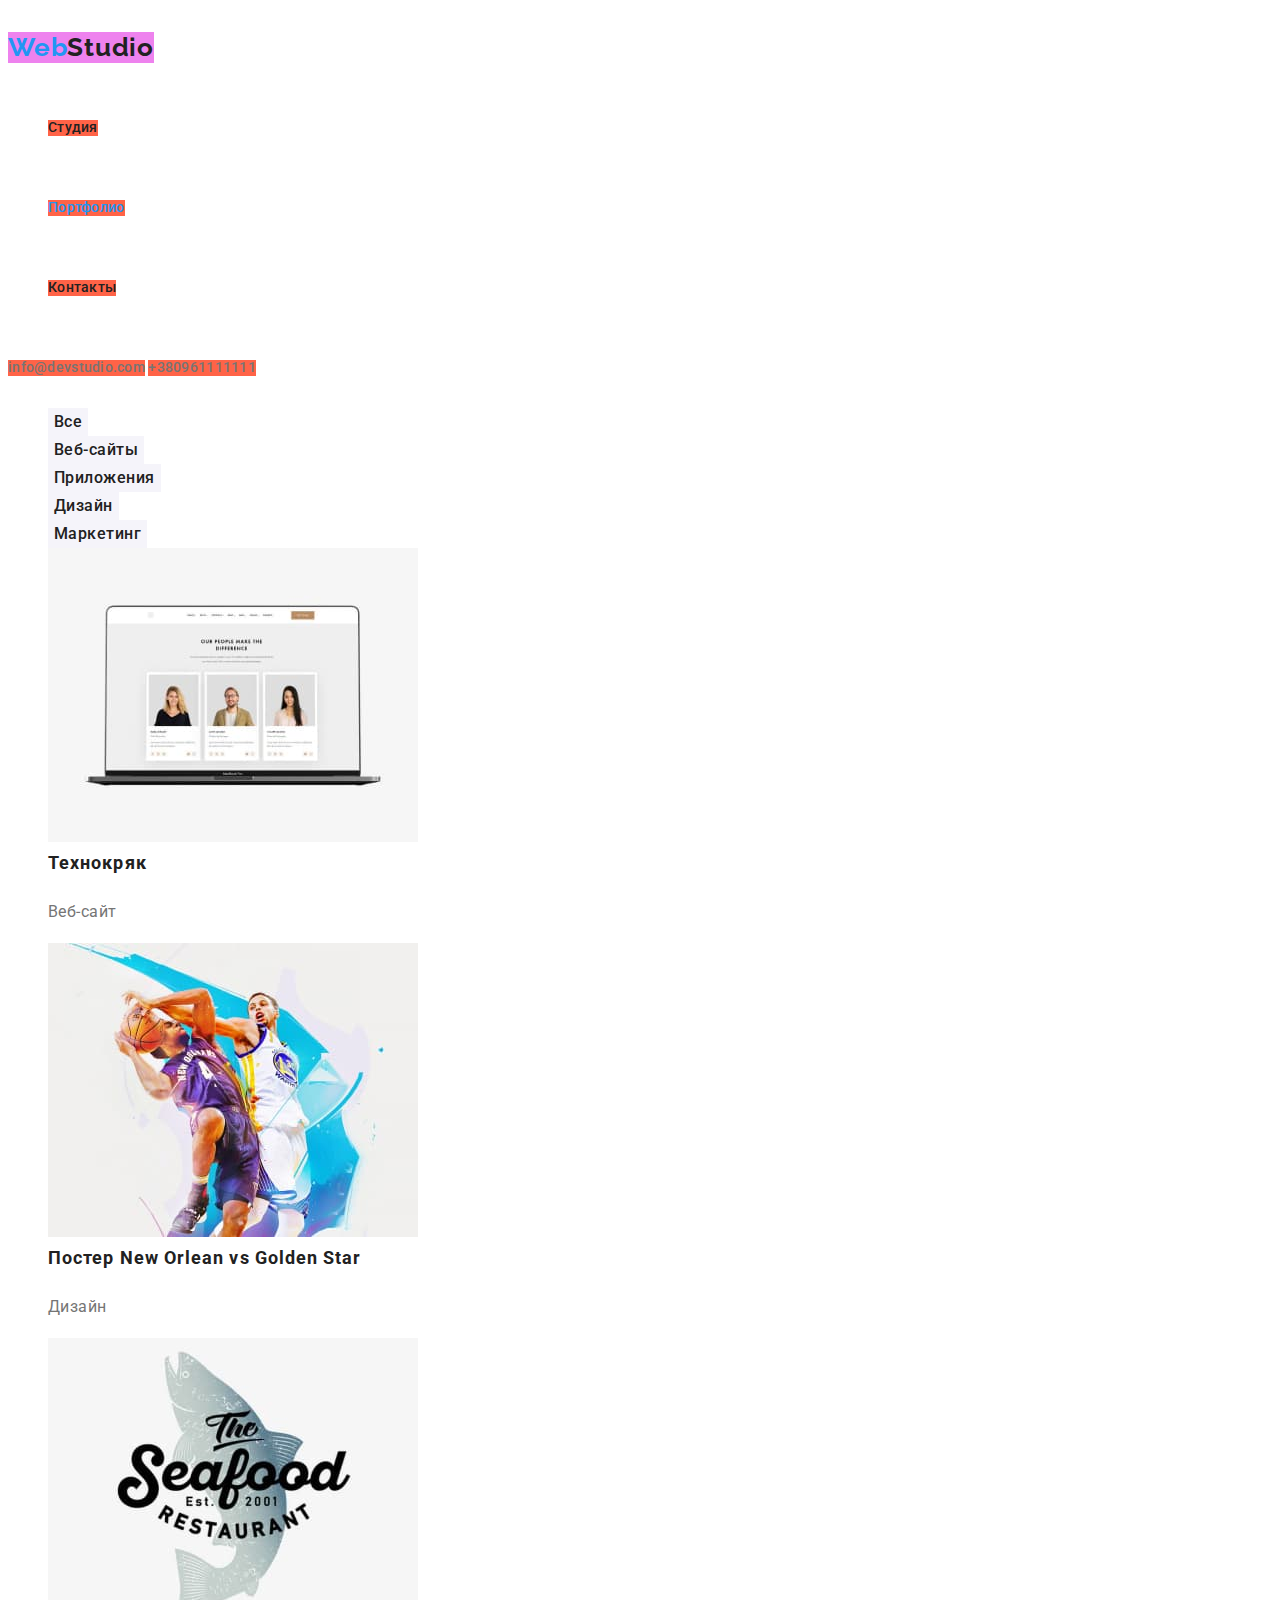
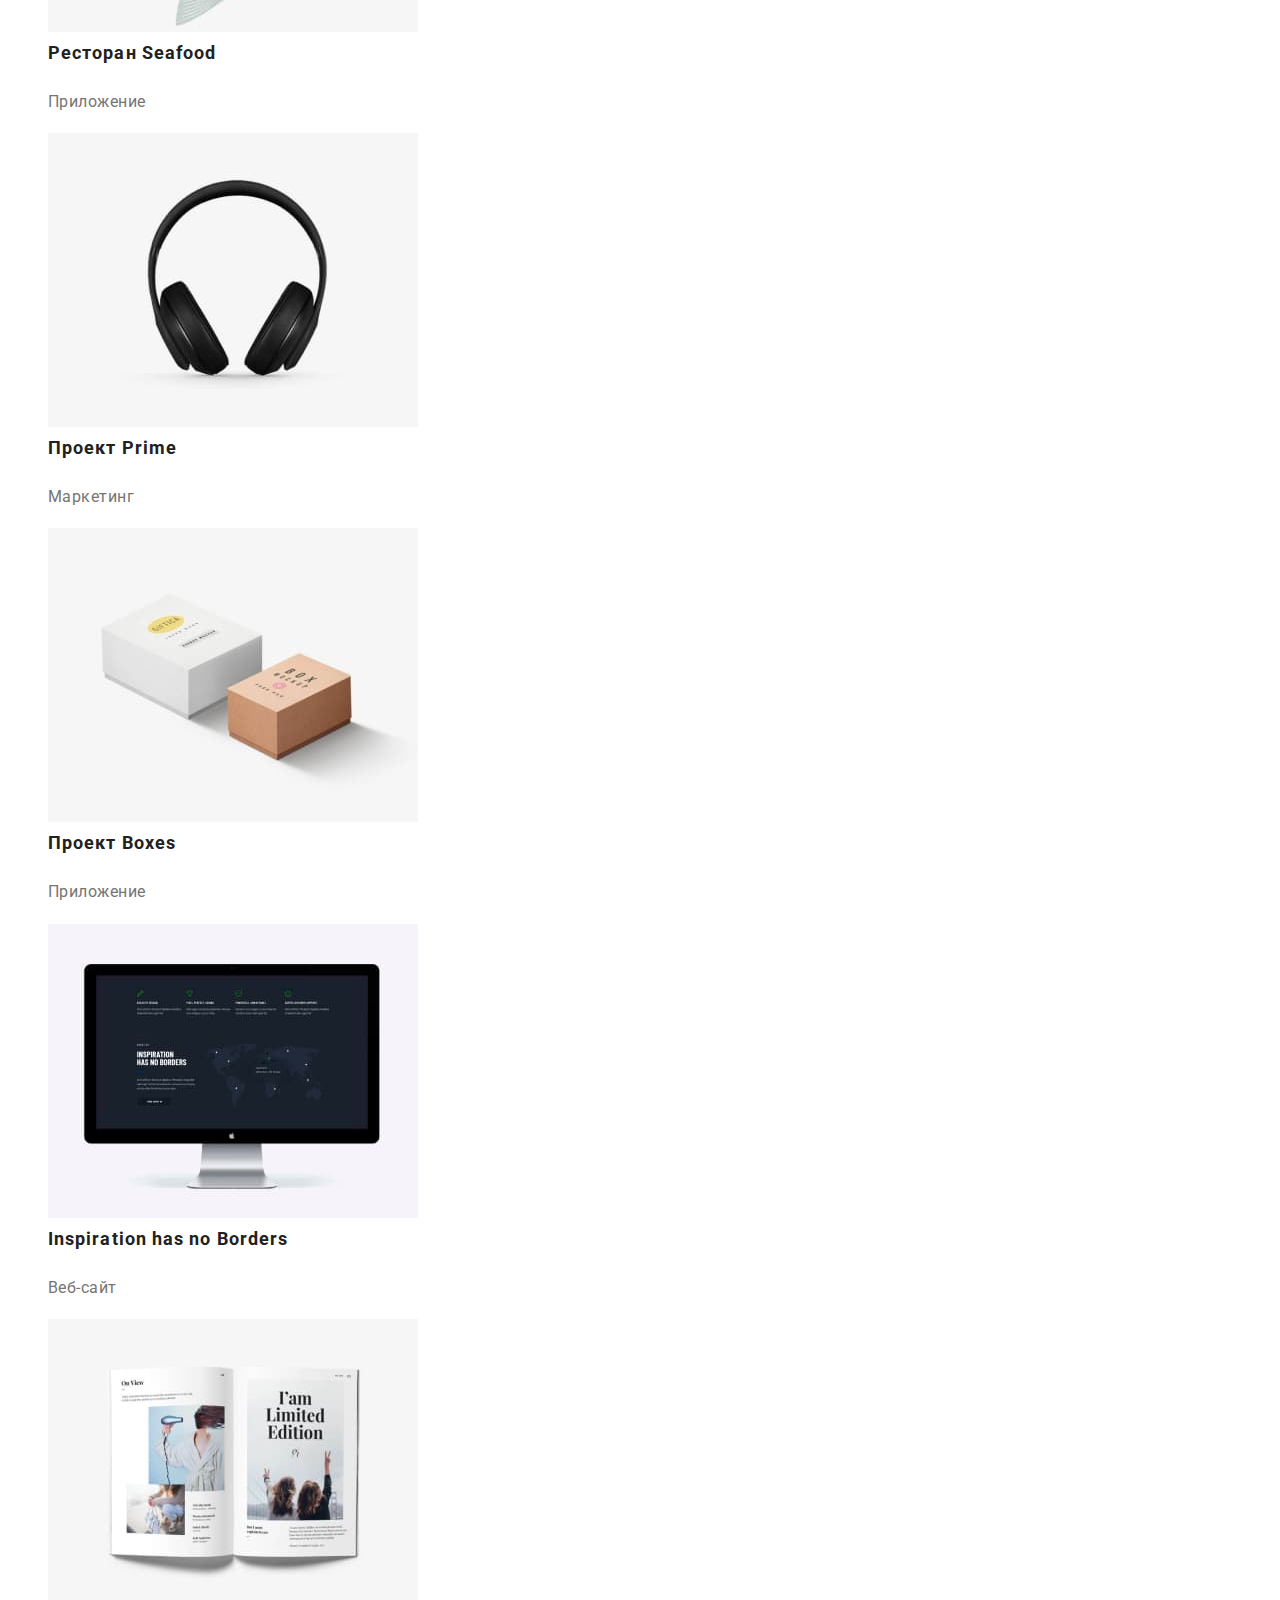
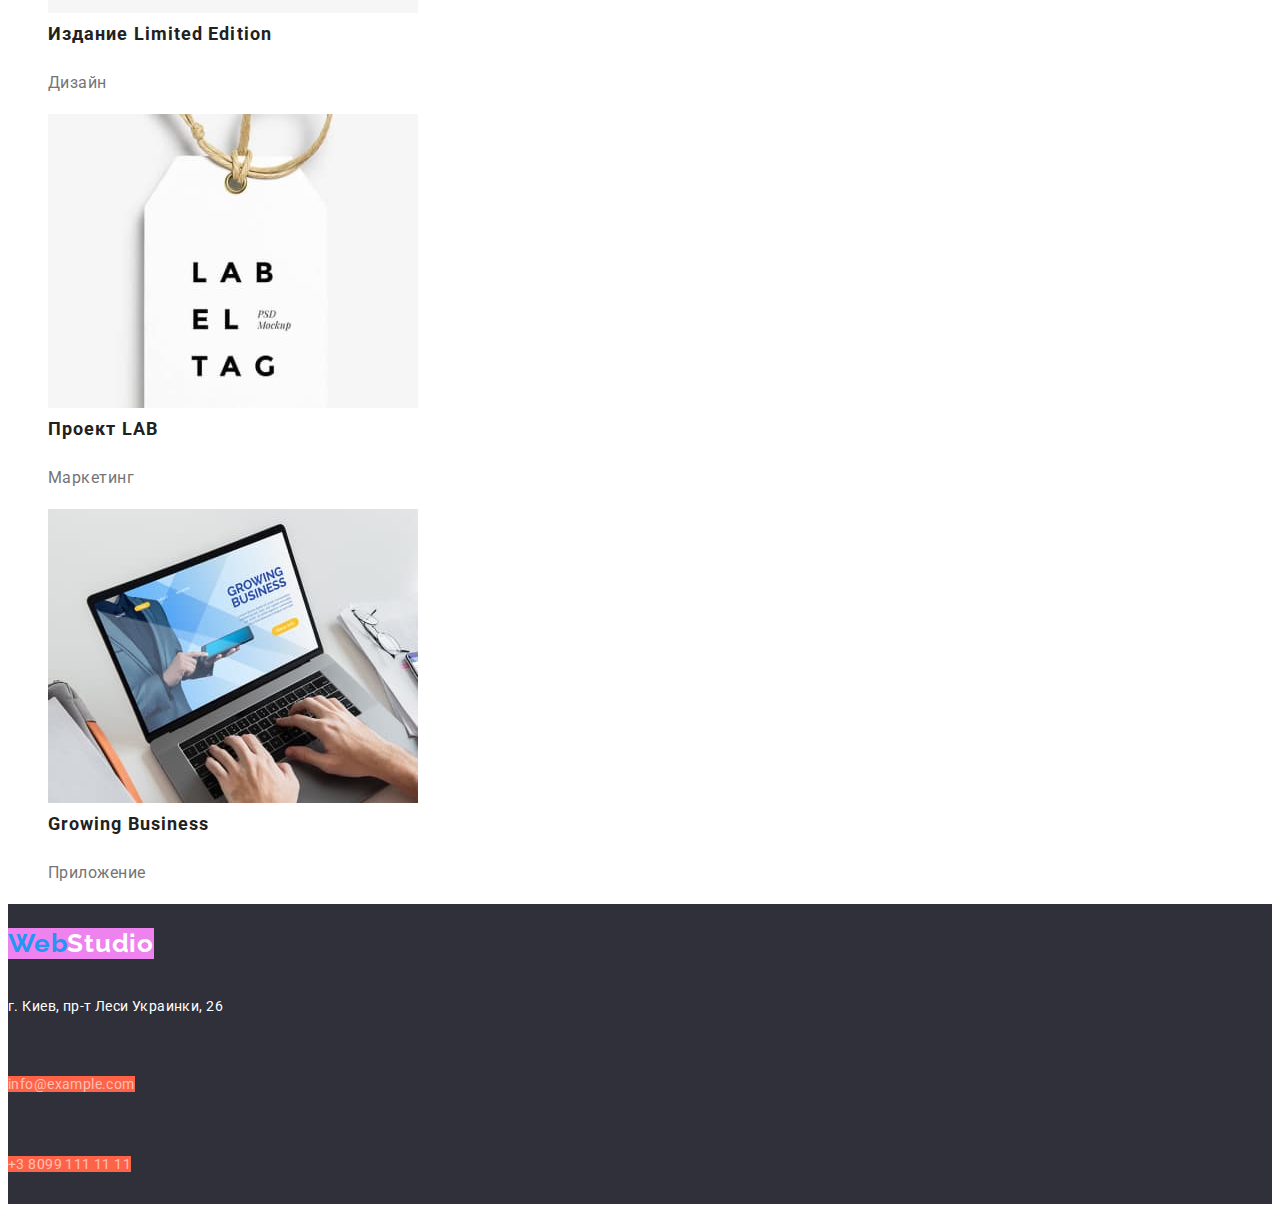
==== portfolio.html @ 27094392 "Initial commit" ====
<!DOCTYPE html>
<html lang="en">
  <head>
    <meta charset="UTF-8" />
    <meta http-equiv="X-UA-Compatible" content="IE=edge" />
    <meta name="viewport" content="width=device-width, initial-scale=1.0" />
    <title>Portfolio</title>
    <link rel="preconnect" href="https://fonts.googleapis.com" />
    <link rel="preconnect" href="https://fonts.gstatic.com" crossorigin />
    <link
      href="https://fonts.googleapis.com/css2?family=Raleway:wght@700&family=Roboto:wght@400;500;700;900&display=swap"
      rel="stylesheet"
    />
    <link rel="stylesheet" href="./scc/styles.css" />
  </head>
  <body>
    <header class="header">
      <nav class="navigation">
        <a class="logo" href="./index.html"> Web<span class="logo-black">Studio</span> </a>
        <ul class="list">
          <li class="item">
            <a class="link navigation-link" href="./index.html">Студия</a>
          </li>
          <li class="item">
            <a class="link navigation-link current" href="./portfolio.html"
              >Портфолио</a
            >
          </li>
          <li class="item">
            <a class="link navigation-link" href="">Контакты</a>
          </li>
        </ul>
      </nav>
      <a class="link mail" href="mailto:info@devstudio.com"
        >info@devstudio.com</a
      >
      <a class="link phone" href="tel:+380961111111">+380961111111</a>
    </header>
    <main>
      <section class="projects">
          <ul>
            <li class="list">
              <button type="button" class="secondary-btn current">Все</button>
            </li>
            <li class="list">
              <button type="button" class="secondary-btn">Веб-сайты</button>
            </li>
            <li class="list">
              <button type="button" class="secondary-btn">Приложения</button>
            </li>
            <li class="list">
              <button type="button" class="secondary-btn">Дизайн</button>
            </li>
            <li class="list">
              <button type="button" class="secondary-btn">Маркетинг</button>
            </li>
          </ul>
          <ul class="projects">
            <li class="project list">
              <img
                src="./images/portfolio-img/project1.jpg"
                alt="Технокряк"
                width="370"
                height="294"
              />
              <h3 class="project-title">Технокряк</h3>
              <p class="project-subtitle">Веб-сайт</p>
            </li>
            <li class="project list">
              <img
                src="./images/portfolio-img/project2.jpg"
                alt="Постер New Orlean vs Golden Star"
                width="370"
                height="294"
              />
              <h3 class="project-title">Постер New Orlean vs Golden Star</h3>
              <p class="project-subtitle">Дизайн</p>
            </li>
            <li class="project list">
              <img
                src="./images/portfolio-img/project3.jpg"
                alt="Ресторан Seafood"
                width="370"
                height="294"
              />
              <h3 class="project-title">Ресторан Seafood</h3>
              <p class="project-subtitle">Приложение</p>
            </li>
            <li class="project list">
              <img
                src="./images/portfolio-img/project4.jpg"
                alt="Проект Prime"
                width="370"
                height="294"
              />
              <h3 class="project-title">Проект Prime</h3>
              <p class="project-subtitle">Маркетинг</p>
            </li>
            <li class="project list">
              <img
                src="./images/portfolio-img/project5.jpg"
                alt="Проект Boxes"
                width="370"
                height="294"
              />
              <h3 class="project-title">Проект Boxes</h3>
              <p class="project-subtitle">Приложение</p>
            </li>
            <li class="project list">
              <img
                src="./images/portfolio-img/project6.jpg"
                alt="Inspiration has no Borders"
                width="370"
                height="294"
              />
              <h3 class="project-title">Inspiration has no Borders</h3>
              <p class="project-subtitle">Веб-сайт</p>
            </li>
            <li class="project list">
              <img
                src="./images/portfolio-img/project7.jpg"
                alt="Издание Limited Edition"
                width="370"
                height="294"
              />
              <h3 class="project-title">Издание Limited Edition</h3>
              <p class="project-subtitle">Дизайн</p>
            </li>
            <li class="project list">
              <img
                src="./images/portfolio-img/project8.jpg"
                alt="Проект LAB"
                width="370"
                height="294"
              />
              <h3 class="project-title">Проект LAB</h3>
              <p class="project-subtitle">Маркетинг</p>
            </li>
            <li class="project list">
              <img
                src="./images/portfolio-img/project9.jpg"
                alt="Growing Business"
                width="370"
                height="294"
              />
              <h3 class="project-title">Growing Business</h3>
              <p class="project-subtitle">Приложение</p>
            </li>
          </ul>
      </section>
    </main>
    <footer class="footer">
      <a class="logo" href="./index.html"> Web<span class="logo-white">Studio</span> </a>
      <address class="address">
        <p class="address-text">г. Киев, пр-т Леси Украинки, 26</p>
        <br />
        <a class="link mail" href="mailto:info@example.com"
          >info@example.com</a
        ><br />
        <a class="link phone" href="tel:+380991111111"
          >+3 8099 111 11 11</a
        >
      </address>
    </footer>
  </body>
</html>
---- scc/styles.css ----
:root {
  /* fonts */
  --main-font: "Roboto";
  --secondary-font: "Raleway";

  /* text colours */
  --accent-cl: #2196f3;
  --main-txt-cl: #757575;
  --secondary-txt-cl: #212121;
  --white: #ffffff;

  /* background colors */
  --main-bg: #ffffff;
  --secondary-bg: #f5f4fa;
  --hero-bg: #2f303a;
}

body {
  font-family: var(--main-font), sans-serif;
  font-size: 14px;
  letter-spacing: 0.03em;
  color: var(--main-txt-cl);
}




.visually-hidden {
  position: absolute;
  white-space: nowrap;
  width: 1px;
  height: 1px;
  overflow: hidden;
  border: 0;
  padding: 0;
  clip: rect(0 0 0 0);
  clip-path: inset(50%);
  margin: -1px;
}

.link.navigation-link.current {
  color: var(--accent-cl);
}

.link {
  text-decoration: none;
  color: currentColor;
}
.list {
  list-style: none;
}

h1, h2, h3, ul {margin: 0px;}

/* header */

.container {
  width: 1200px;
  /* margin-left: auto;
  margin-right: auto; */
  padding-left: 15px;
  padding-right: 15px;
 background-color: yellowgreen;
}


.header {
  font-weight: 500;
  font-size: 14px;
  line-height: 1.14;
  letter-spacing: 0.02em;
  color: var(--secondary-txt-cl);
}

.link.navigation-link,
.link.mail, .link.phone {
  display: inline-block;
  margin-top: 32px;
 margin-bottom: 32px;
background-color: tomato;}

.link.navigation-link:hover,
.link.navigation-link:focus {
  color: var(--accent-cl);
}


.link.mail:hover,
.link.mail:focus {
  color: var(--accent-cl);
}

.link.phone:hover,
.link.phone:focus {
  color: var(--accent-cl);
}

.link.phone, .link.mail {
  color: var(--main-txt-cl);
}

.logo {
  font-family: "Raleway";
  font-weight: 700;
  font-size: 26px;
  line-height: 1.19;
  /* identical to box height */
  letter-spacing: 0.03em;
  color: var(--accent-cl);
  text-decoration: none;
  display: inline-block;
  margin-top: 24px;
  margin-bottom: 25px;
  background-color: violet;
}
.logo-black {
  color: #212121;
}
.logo-white {
  color: var(--white);
}
 


/* hero */

.hero {
  background-color: var(--hero-bg);
  width: 1600px;
  height: 600px;
  margin-bottom: 94px;

}
.hero-title {
  font-weight: 900;
  font-size: 44px;
  line-height: 1.36;
  text-align: center;
  letter-spacing: 0.06em;
  text-transform: uppercase;
  color: var(--white);
  
  display: inline-block;
  text-align: center;
  margin-top: 200px;
  margin-bottom: 30px;
  margin-left: 459px;
  margin-right: 452px;

}

.main-btn {
  font-family: inherit;
  font-weight: 700;
  font-size: 16px;
  line-height: 1.88;
  display: flex;
  align-items: center;
  text-align: center;
  letter-spacing: 0.06em;
  color: var(--white);
  background-color: var(--accent-cl);
  border-color: transparent;
  cursor: pointer;
  box-shadow: 0px 4px 4px rgba(0, 0, 0, 0.15);
  
  text-align: center;
  display: inline-block;
  margin-left: 700px;
  margin-right: 700px;
  margin-bottom: 200px;

  border-radius: 4px;

}

/* benefits section */

.benefits {
 
  margin-left: 215px;
  margin-right: 215px;
  margin-bottom: 94px;
}


.title-benefits {
  font-weight: 700;
  font-size: 14px;
  line-height: 1.14;
  text-transform: uppercase;
  color: var(--secondary-txt-cl);
}
.text-benefits {
  font-size: 14px;
  line-height: 1.71;
  /* or 171% */
}
/* section business */



.title.business {
  font-weight: 700;
  font-size: 36px;
  line-height: 1.17;
  text-align: center;
  letter-spacing: 0.03em;
  color: var(--secondary-txt-cl);

  margin-left: 612px;
  margin-right: 612px;
  margin-bottom: 50px;
}
.business .list {
  margin-bottom: 94px;
}

/* section team */

.team {
  background-color: var(--secondary-bg);
}
.team.title {
  font-weight: 700;
  font-size: 36px;
  line-height: 1.17;
  text-align: center;
  letter-spacing: 0.03em;
  color: var(--secondary-txt-cl);
  margin-top: 94px;
  margin-right: 668px;
  margin-left: 668px;
  margin-bottom: 50px;
}

.team-member.title {
  font-weight: 500;
  font-size: 16px;
  line-height: 1.19;
  /* identical to box height */
  text-align: center;
  letter-spacing: 0.03em;
  color: var(--secondary-txt-cl);
  margin-top: 30px;
  margin-bottom: 10px;

}

.position {
  font-size: 16px;
  line-height: 1.19;
  /* identical to box height */
  text-align: center;
  margin-bottom: 30px;
}

/* footer */

.footer {
  background-color: #2f303a;
}
.address {
  font-family: inherit;
  font-style: normal;
}
.address-text {
  color: var(--white);
}
.footer .link.phone,
.footer .link.mail {
  color: rgba(255, 255, 255, 0.6);
}
.footer .link.phone:hover,
.footer .link.phone:focus {
  color:var(--accent-cl) }

.footer .link.mail:hover,
.footer .link.mail:focus {
  color:var(--accent-cl) }

.secondary-btn {
  font-family: inherit;
  font-weight: 500;
  font-size: 16px;
  line-height: 1.63;
  /* identical to box height, or 162% */
  text-align: center;
  letter-spacing: 0.03em;
  color: var(--secondary-txt-cl);
  border: none;
  background-color: #f5f4fa;
  cursor: pointer;
}

.secondary-btn:hover,
.secondary-btn:focus {
  color: #ffffff;
  background-color: #2196f3;
}

.project-title {
  font-weight: 700;
  font-size: 18px;
  line-height: 2;
  /* identical to box height, or 200% */
  letter-spacing: 0.06em;
  color: var(--secondary-txt-cl);
}

.project-subtitle {
  font-size: 16px;
  line-height: 1.88;
  /* identical to box height, or 188% */
  letter-spacing: 0.03em;
  color: var(--main-txt-cl);
}
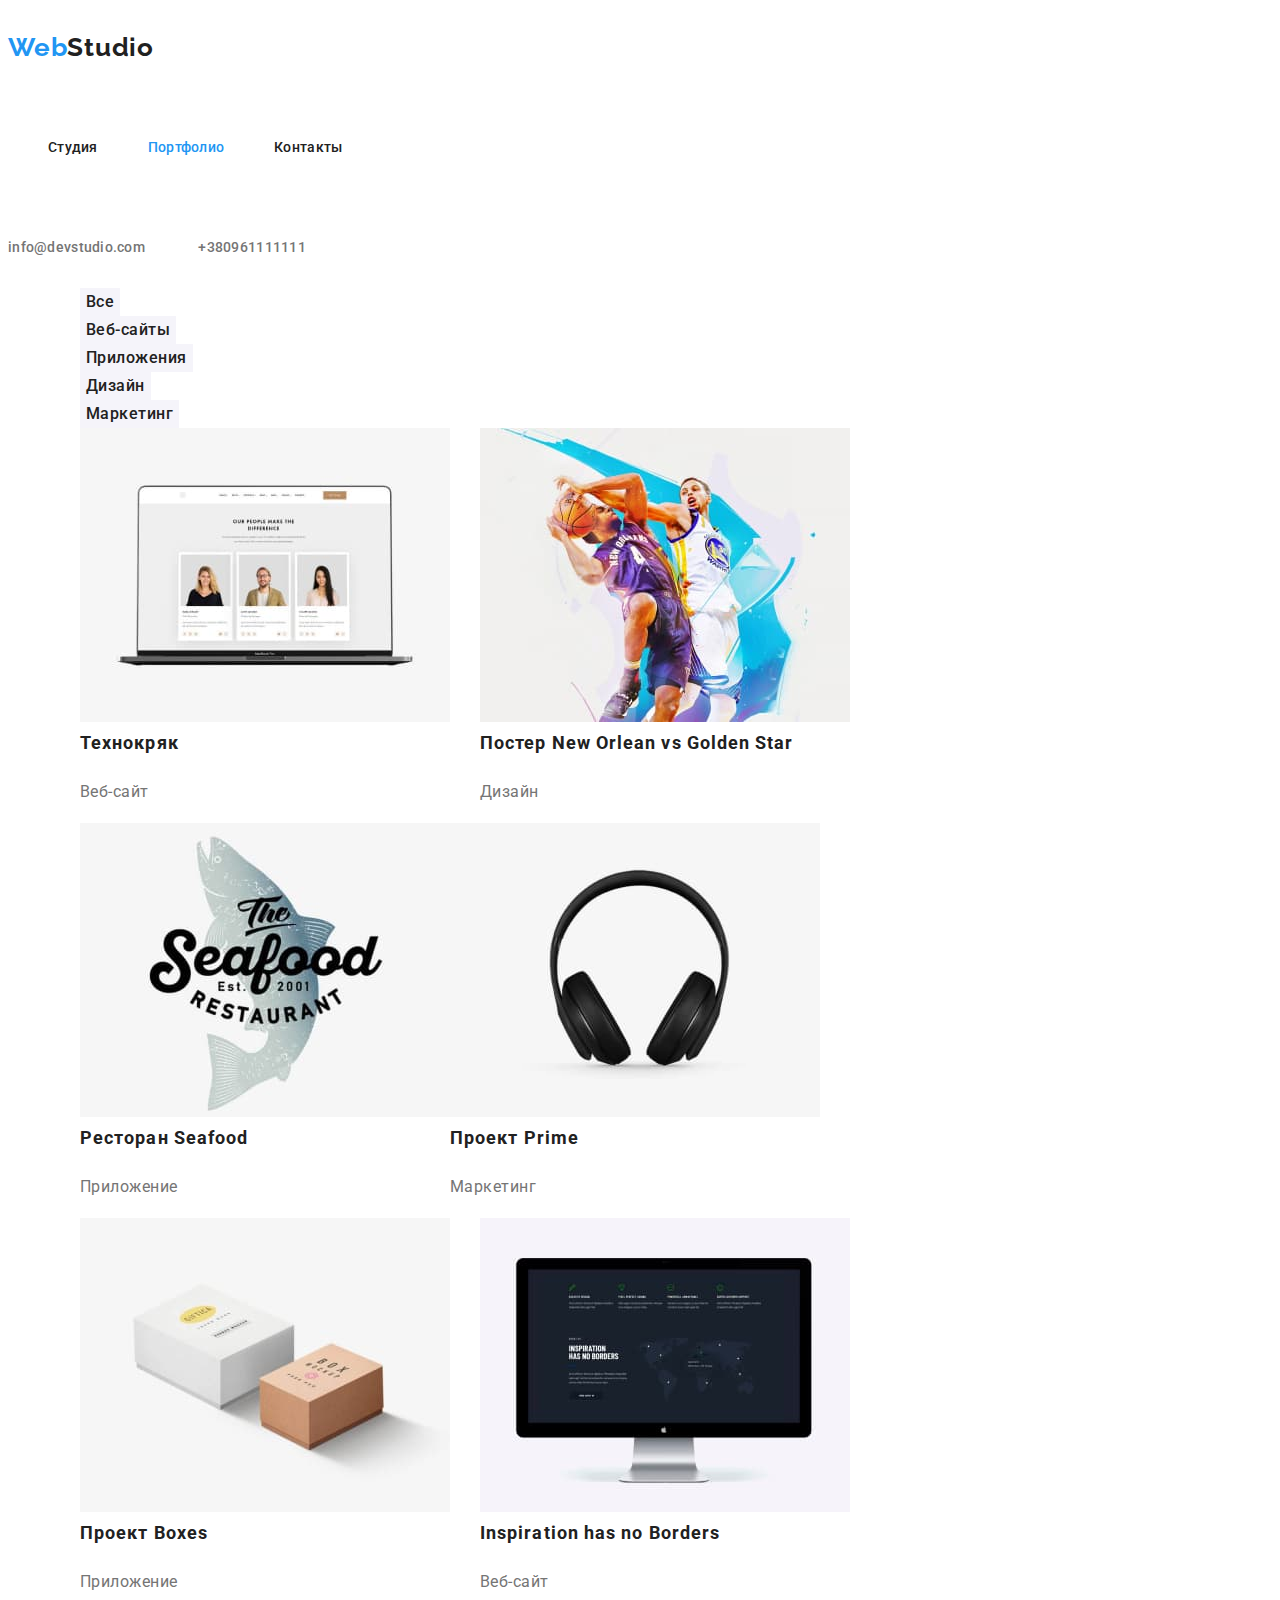
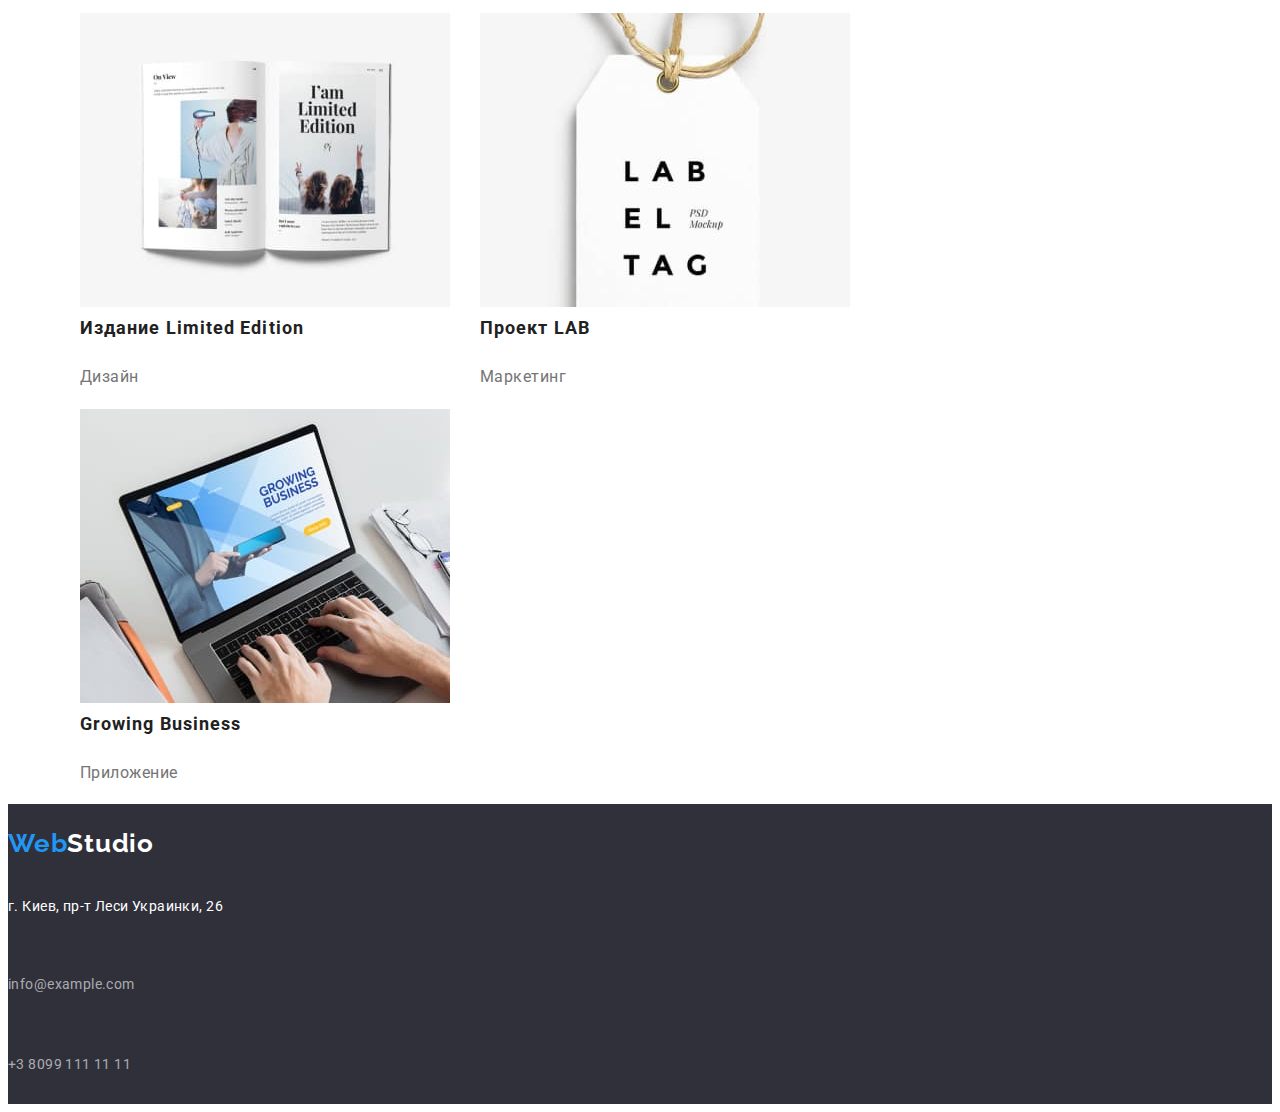
==== commit b12fbfdb: "создание флекс-боксов" ====
--- a/portfolio.html
+++ b/portfolio.html
@@ -55,8 +55,8 @@
               <button type="button" class="secondary-btn">Маркетинг</button>
             </li>
           </ul>
-          <ul class="projects">
-            <li class="project list">
+          <ul class="projects-list">
+            <li class="project-item list">
               <img
                 src="./images/portfolio-img/project1.jpg"
                 alt="Технокряк"
@@ -66,7 +66,7 @@
               <h3 class="project-title">Технокряк</h3>
               <p class="project-subtitle">Веб-сайт</p>
             </li>
-            <li class="project list">
+            <li class="project-item list">
               <img
                 src="./images/portfolio-img/project2.jpg"
                 alt="Постер New Orlean vs Golden Star"
@@ -76,7 +76,7 @@
               <h3 class="project-title">Постер New Orlean vs Golden Star</h3>
               <p class="project-subtitle">Дизайн</p>
             </li>
-            <li class="project list">
+            <li class="project-item list">
               <img
                 src="./images/portfolio-img/project3.jpg"
                 alt="Ресторан Seafood"
@@ -86,7 +86,7 @@
               <h3 class="project-title">Ресторан Seafood</h3>
               <p class="project-subtitle">Приложение</p>
             </li>
-            <li class="project list">
+            <li class="project-item list">
               <img
                 src="./images/portfolio-img/project4.jpg"
                 alt="Проект Prime"
@@ -96,7 +96,7 @@
               <h3 class="project-title">Проект Prime</h3>
               <p class="project-subtitle">Маркетинг</p>
             </li>
-            <li class="project list">
+            <li class="project-item list">
               <img
                 src="./images/portfolio-img/project5.jpg"
                 alt="Проект Boxes"
@@ -106,7 +106,7 @@
               <h3 class="project-title">Проект Boxes</h3>
               <p class="project-subtitle">Приложение</p>
             </li>
-            <li class="project list">
+            <li class="project-item list">
               <img
                 src="./images/portfolio-img/project6.jpg"
                 alt="Inspiration has no Borders"
@@ -116,7 +116,7 @@
               <h3 class="project-title">Inspiration has no Borders</h3>
               <p class="project-subtitle">Веб-сайт</p>
             </li>
-            <li class="project list">
+            <li class="project-item list">
               <img
                 src="./images/portfolio-img/project7.jpg"
                 alt="Издание Limited Edition"
@@ -126,7 +126,7 @@
               <h3 class="project-title">Издание Limited Edition</h3>
               <p class="project-subtitle">Дизайн</p>
             </li>
-            <li class="project list">
+            <li class="project-item list">
               <img
                 src="./images/portfolio-img/project8.jpg"
                 alt="Проект LAB"
@@ -136,7 +136,7 @@
               <h3 class="project-title">Проект LAB</h3>
               <p class="project-subtitle">Маркетинг</p>
             </li>
-            <li class="project list">
+            <li class="project-item list">
               <img
                 src="./images/portfolio-img/project9.jpg"
                 alt="Growing Business"
--- a/scc/styles.css
+++ b/scc/styles.css
@@ -42,6 +42,10 @@
   color: var(--accent-cl);
 }
 
+.link.navigation-link {display: inline-block;
+padding-top: 20px;
+padding-bottom: 20px;}
+
 .link {
   text-decoration: none;
   color: currentColor;
@@ -50,17 +54,36 @@
   list-style: none;
 }
 
+.link.mail + .link.phone {margin-left: 50px;}
+
+
 h1, h2, h3, ul {margin: 0px;}
 
 /* header */
+
+
+.navigation .list {display: flex;
+}
+
+/* .navigation .item {
+  margin-right: 50px;
+}
+
+.navigation .item:last-child { margin-right: 0px;} */
+
+.navigation .item:not(:last-child) {margin-right: 50px;}
 
 .container {
   width: 1200px;
-  /* margin-left: auto;
-  margin-right: auto; */
+  margin-left:auto;
+  margin-right:auto; 
   padding-left: 15px;
   padding-right: 15px;
- background-color: yellowgreen;
+
+ display: flex;
+align-items: center;
+
+
 }
 
 
@@ -76,8 +99,7 @@
 .link.mail, .link.phone {
   display: inline-block;
   margin-top: 32px;
- margin-bottom: 32px;
-background-color: tomato;}
+ margin-bottom: 32px;}
 
 .link.navigation-link:hover,
 .link.navigation-link:focus {
@@ -98,6 +120,7 @@
 .link.phone, .link.mail {
   color: var(--main-txt-cl);
 }
+.link.mail {margin-left: auto;}
 
 .logo {
   font-family: "Raleway";
@@ -111,7 +134,7 @@
   display: inline-block;
   margin-top: 24px;
   margin-bottom: 25px;
-  background-color: violet;
+  margin-right: 93px;
 }
 .logo-black {
   color: #212121;
@@ -177,18 +200,32 @@
 /* benefits section */
 
 .benefits {
- 
-  margin-left: 215px;
-  margin-right: 215px;
-  margin-bottom: 94px;
-}
-
+  width: 1200px;
+  margin-left:auto;
+  margin-right:auto; 
+  padding-left: 15px;
+  padding-right: 15px;
+/* 
+ display: flex;
+align-items: center; */
+}
+
+
+.benefits .list {
+  display:flex;
+  background-color: #2196f3;
+}
+
+/* .list.list-benefits {width: 300px;
+
+background-color: violet;} */
 
 .title-benefits {
+
   font-weight: 700;
   font-size: 14px;
   line-height: 1.14;
-  text-transform: uppercase;
+  /* text-transform: uppercase; */
   color: var(--secondary-txt-cl);
 }
 .text-benefits {
@@ -208,8 +245,7 @@
   letter-spacing: 0.03em;
   color: var(--secondary-txt-cl);
 
-  margin-left: 612px;
-  margin-right: 612px;
+
   margin-bottom: 50px;
 }
 .business .list {
@@ -229,8 +265,7 @@
   letter-spacing: 0.03em;
   color: var(--secondary-txt-cl);
   margin-top: 94px;
-  margin-right: 668px;
-  margin-left: 668px;
+
   margin-bottom: 50px;
 }
 
@@ -299,6 +334,29 @@
   background-color: #2196f3;
 }
 
+
+.projects {
+  width: 1200px;
+  padding-left: 15;
+  padding-right: 15;
+  margin-right: auto;
+  margin-left: auto;
+}
+
+.projects-list {
+  display: flex;
+  flex-wrap: wrap;
+
+}
+
+.project-item {width: 370px;
+  margin-right: 30px;
+}
+
+.project-item:nth-child(3n) {
+  margin-right: 0px;
+}
+
 .project-title {
   font-weight: 700;
   font-size: 18px;
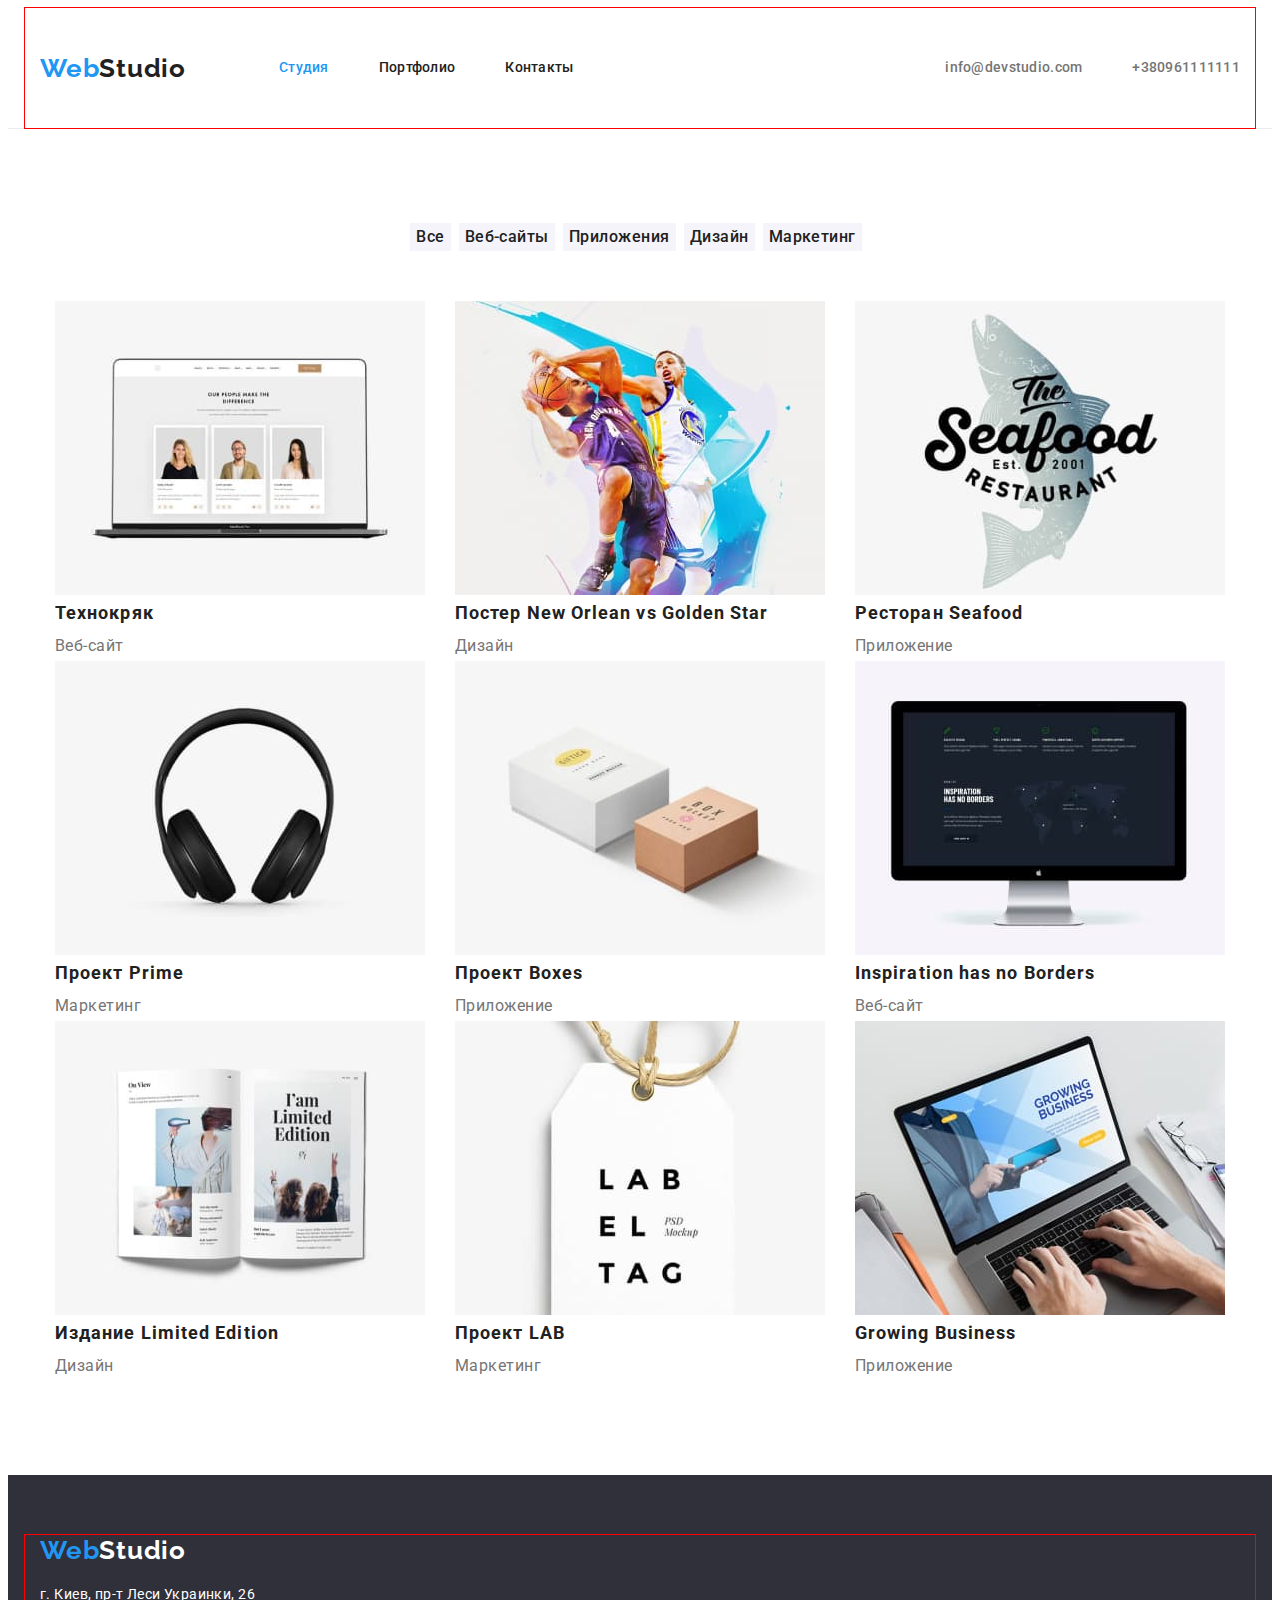
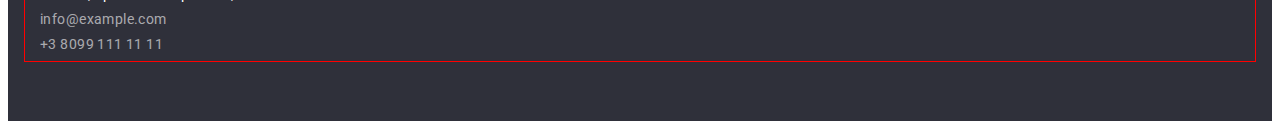
==== commit 603ddcab: "fix flex" ====
--- a/portfolio.html
+++ b/portfolio.html
@@ -4,163 +4,171 @@
     <meta charset="UTF-8" />
     <meta http-equiv="X-UA-Compatible" content="IE=edge" />
     <meta name="viewport" content="width=device-width, initial-scale=1.0" />
-    <title>Portfolio</title>
+    <title>Студия</title>
     <link rel="preconnect" href="https://fonts.googleapis.com" />
     <link rel="preconnect" href="https://fonts.gstatic.com" crossorigin />
     <link
       href="https://fonts.googleapis.com/css2?family=Raleway:wght@700&family=Roboto:wght@400;500;700;900&display=swap"
       rel="stylesheet"
     />
+    <link rel="stylesheet" href="https://cdnjs.cloudflare.com/ajax/libs/modern-normalize/1.1.0/modern-normalize.min.css" integrity="sha512-wpPYUAdjBVSE4KJnH1VR1HeZfpl1ub8YT/NKx4PuQ5NmX2tKuGu6U/JRp5y+Y8XG2tV+wKQpNHVUX03MfMFn9Q==" crossorigin="anonymous" referrerpolicy="no-referrer" />
     <link rel="stylesheet" href="./scc/styles.css" />
   </head>
   <body>
-    <header class="header">
-      <nav class="navigation">
+    <header class="header portfolio">
+      <div class="container header-container">
         <a class="logo" href="./index.html"> Web<span class="logo-black">Studio</span> </a>
-        <ul class="list">
-          <li class="item">
-            <a class="link navigation-link" href="./index.html">Студия</a>
-          </li>
-          <li class="item">
-            <a class="link navigation-link current" href="./portfolio.html"
-              >Портфолио</a
-            >
-          </li>
-          <li class="item">
-            <a class="link navigation-link" href="">Контакты</a>
-          </li>
-        </ul>
-      </nav>
-      <a class="link mail" href="mailto:info@devstudio.com"
-        >info@devstudio.com</a
-      >
-      <a class="link phone" href="tel:+380961111111">+380961111111</a>
+        <nav class="navigation">
+         
+          <ul class="list">
+            <li class="item">
+              <a class="link navigation-link current" href="./index.html"
+                >Студия</a
+              >
+            </li>
+            <li class="item">
+              <a class="link navigation-link" href="./portfolio.html"
+                >Портфолио</a
+              >
+            </li>
+            <li class="item">
+              <a class="link navigation-link" href="">Контакты</a>
+            </li>
+          </ul>
+        </nav>
+        <a class="link mail" href="mailto:info@devstudio.com"
+          >info@devstudio.com</a
+        >
+        <a class="link phone" href="tel:+380961111111">+380961111111</a>
+      <div/>
     </header>
     <main>
-      <section class="projects">
-          <ul>
-            <li class="list">
-              <button type="button" class="secondary-btn current">Все</button>
-            </li>
-            <li class="list">
-              <button type="button" class="secondary-btn">Веб-сайты</button>
-            </li>
-            <li class="list">
-              <button type="button" class="secondary-btn">Приложения</button>
-            </li>
-            <li class="list">
-              <button type="button" class="secondary-btn">Дизайн</button>
-            </li>
-            <li class="list">
-              <button type="button" class="secondary-btn">Маркетинг</button>
-            </li>
-          </ul>
-          <ul class="projects-list">
-            <li class="project-item list">
-              <img
-                src="./images/portfolio-img/project1.jpg"
-                alt="Технокряк"
-                width="370"
-                height="294"
-              />
-              <h3 class="project-title">Технокряк</h3>
-              <p class="project-subtitle">Веб-сайт</p>
-            </li>
-            <li class="project-item list">
-              <img
-                src="./images/portfolio-img/project2.jpg"
-                alt="Постер New Orlean vs Golden Star"
-                width="370"
-                height="294"
-              />
-              <h3 class="project-title">Постер New Orlean vs Golden Star</h3>
-              <p class="project-subtitle">Дизайн</p>
-            </li>
-            <li class="project-item list">
-              <img
-                src="./images/portfolio-img/project3.jpg"
-                alt="Ресторан Seafood"
-                width="370"
-                height="294"
-              />
-              <h3 class="project-title">Ресторан Seafood</h3>
-              <p class="project-subtitle">Приложение</p>
-            </li>
-            <li class="project-item list">
-              <img
-                src="./images/portfolio-img/project4.jpg"
-                alt="Проект Prime"
-                width="370"
-                height="294"
-              />
-              <h3 class="project-title">Проект Prime</h3>
-              <p class="project-subtitle">Маркетинг</p>
-            </li>
-            <li class="project-item list">
-              <img
-                src="./images/portfolio-img/project5.jpg"
-                alt="Проект Boxes"
-                width="370"
-                height="294"
-              />
-              <h3 class="project-title">Проект Boxes</h3>
-              <p class="project-subtitle">Приложение</p>
-            </li>
-            <li class="project-item list">
-              <img
-                src="./images/portfolio-img/project6.jpg"
-                alt="Inspiration has no Borders"
-                width="370"
-                height="294"
-              />
-              <h3 class="project-title">Inspiration has no Borders</h3>
-              <p class="project-subtitle">Веб-сайт</p>
-            </li>
-            <li class="project-item list">
-              <img
-                src="./images/portfolio-img/project7.jpg"
-                alt="Издание Limited Edition"
-                width="370"
-                height="294"
-              />
-              <h3 class="project-title">Издание Limited Edition</h3>
-              <p class="project-subtitle">Дизайн</p>
-            </li>
-            <li class="project-item list">
-              <img
-                src="./images/portfolio-img/project8.jpg"
-                alt="Проект LAB"
-                width="370"
-                height="294"
-              />
-              <h3 class="project-title">Проект LAB</h3>
-              <p class="project-subtitle">Маркетинг</p>
-            </li>
-            <li class="project-item list">
-              <img
-                src="./images/portfolio-img/project9.jpg"
-                alt="Growing Business"
-                width="370"
-                height="294"
-              />
-              <h3 class="project-title">Growing Business</h3>
-              <p class="project-subtitle">Приложение</p>
-            </li>
-          </ul>
+      <section class="projects section">
+          
+            <ul class="filter list">
+              <li class="filter link">
+                <button type="button" class="secondary-btn current">Все</button>
+              </li>
+              <li class="filter link">
+                <button type="button" class="secondary-btn">Веб-сайты</button>
+              </li>
+              <li class="filter link">
+                <button type="button" class="secondary-btn">Приложения</button>
+              </li>
+              <li class="filter link">
+                <button type="button" class="secondary-btn">Дизайн</button>
+              </li>
+              <li class="filter link">
+                <button type="button" class="secondary-btn">Маркетинг</button>
+              </li>
+            </ul>
+            <ul class="projects list">
+              <li class="projects item">
+                <img class="img"  
+                  src="./images/portfolio-img/project1.jpg"
+                  alt="Технокряк"
+                  width="370"
+                  height="294"
+                />
+                <h3 class="project-title">Технокряк</h3>
+                <p class="project-subtitle">Веб-сайт</p>
+              </li>
+              <li class="projects item">
+                <img class="img" 
+                  src="./images/portfolio-img/project2.jpg"
+                  alt="Постер New Orlean vs Golden Star"
+                  width="370"
+                  height="294"
+                />
+                <h3 class="project-title">Постер New Orlean vs Golden Star</h3>
+                <p class="project-subtitle">Дизайн</p>
+              </li>
+              <li class="projects item">
+                <img class="img"
+                  src="./images/portfolio-img/project3.jpg"
+                  alt="Ресторан Seafood"
+                  width="370"
+                  height="294"
+                />
+                <h3 class="project-title">Ресторан Seafood</h3>
+                <p class="project-subtitle">Приложение</p>
+              </li>
+              <li class="projects item">
+                <img
+                  src="./images/portfolio-img/project4.jpg"
+                  alt="Проект Prime"
+                  width="370"
+                  height="294"
+                />
+                <h3 class="project-title">Проект Prime</h3>
+                <p class="project-subtitle">Маркетинг</p>
+              </li>
+              <li class="projects item">
+                <img
+                  src="./images/portfolio-img/project5.jpg"
+                  alt="Проект Boxes"
+                  width="370"
+                  height="294"
+                />
+                <h3 class="project-title">Проект Boxes</h3>
+                <p class="project-subtitle">Приложение</p>
+              </li>
+              <li class="projects item">
+                <img
+                  src="./images/portfolio-img/project6.jpg"
+                  alt="Inspiration has no Borders"
+                  width="370"
+                  height="294"
+                />
+                <h3 class="project-title">Inspiration has no Borders</h3>
+                <p class="project-subtitle">Веб-сайт</p>
+              </li>
+              <li class="projects item">
+                <img
+                  src="./images/portfolio-img/project7.jpg"
+                  alt="Издание Limited Edition"
+                  width="370"
+                  height="294"
+                />
+                <h3 class="project-title">Издание Limited Edition</h3>
+                <p class="project-subtitle">Дизайн</p>
+              </li>
+              <li class="projects item">
+                <img
+                  src="./images/portfolio-img/project8.jpg"
+                  alt="Проект LAB"
+                  width="370"
+                  height="294"
+                />
+                <h3 class="project-title">Проект LAB</h3>
+                <p class="project-subtitle">Маркетинг</p>
+              </li>
+              <li class="projects item">
+                <img
+                  src="./images/portfolio-img/project9.jpg"
+                  alt="Growing Business"
+                  width="370"
+                  height="294"
+                />
+                <h3 class="project-title">Growing Business</h3>
+                <p class="project-subtitle">Приложение</p>
+              </li>
+            </ul>
+       
       </section>
     </main>
     <footer class="footer">
-      <a class="logo" href="./index.html"> Web<span class="logo-white">Studio</span> </a>
-      <address class="address">
-        <p class="address-text">г. Киев, пр-т Леси Украинки, 26</p>
-        <br />
-        <a class="link mail" href="mailto:info@example.com"
-          >info@example.com</a
-        ><br />
-        <a class="link phone" href="tel:+380991111111"
-          >+3 8099 111 11 11</a
-        >
-      </address>
+      <div class="footer-container">
+          <a class="logo" href="/"> Web<span class="logo-white">Studio</span> </a>
+          <address class="address">
+            <p class="address-text">г. Киев, пр-т Леси Украинки, 26</p>
+            <br />
+            <a class="link mail" href="mailto:info@example.com"
+              >info@example.com</a><br />
+            <a class="link phone" href="tel:+380991111111"
+              >+3 8099 111 11 11</a>
+          </address>
+        </div>
     </footer>
   </body>
 </html>
--- a/scc/styles.css
+++ b/scc/styles.css
@@ -21,9 +21,6 @@
   letter-spacing: 0.03em;
   color: var(--main-txt-cl);
 }
-
-
-
 
 .visually-hidden {
   position: absolute;
@@ -38,13 +35,18 @@
   margin: -1px;
 }
 
-.link.navigation-link.current {
-  color: var(--accent-cl);
-}
-
-.link.navigation-link {display: inline-block;
-padding-top: 20px;
-padding-bottom: 20px;}
+.container {
+  outline: 1px solid red;
+  width: 1200px;
+  margin-left: auto;
+  margin-right: auto;
+  padding-left: 15px;
+  padding-right: 15px;
+  display: flex;
+  /* padding-top: 94px;
+  padding-bottom: 94px; */
+  /* align-items: center; */
+}
 
 .link {
   text-decoration: none;
@@ -52,41 +54,34 @@
 }
 .list {
   list-style: none;
-}
-
-.link.mail + .link.phone {margin-left: 50px;}
-
-
-h1, h2, h3, ul {margin: 0px;}
-
-/* header */
-
-
-.navigation .list {display: flex;
-}
-
-/* .navigation .item {
-  margin-right: 50px;
-}
-
-.navigation .item:last-child { margin-right: 0px;} */
-
-.navigation .item:not(:last-child) {margin-right: 50px;}
-
-.container {
-  width: 1200px;
-  margin-left:auto;
-  margin-right:auto; 
-  padding-left: 15px;
-  padding-right: 15px;
-
- display: flex;
-align-items: center;
-
-
-}
-
-
+  padding: 0;
+  margin: 0;
+}
+
+.link.mail + .link.phone {
+  margin-left: 50px;
+}
+
+h1,
+h2,
+h3,
+ul,
+p {
+  margin: 0;
+}
+
+img {
+  display: block;
+}
+
+.section {
+  padding-bottom: 94px;
+  padding-top: 94px;
+}
+
+/*============================================
+ header
+  ============================================*/
 .header {
   font-weight: 500;
   font-size: 14px;
@@ -95,32 +90,10 @@
   color: var(--secondary-txt-cl);
 }
 
-.link.navigation-link,
-.link.mail, .link.phone {
-  display: inline-block;
-  margin-top: 32px;
- margin-bottom: 32px;}
-
-.link.navigation-link:hover,
-.link.navigation-link:focus {
-  color: var(--accent-cl);
-}
-
-
-.link.mail:hover,
-.link.mail:focus {
-  color: var(--accent-cl);
-}
-
-.link.phone:hover,
-.link.phone:focus {
-  color: var(--accent-cl);
-}
-
-.link.phone, .link.mail {
-  color: var(--main-txt-cl);
-}
-.link.mail {margin-left: auto;}
+.container.header-container {
+  display: flex;
+  align-items: center;
+}
 
 .logo {
   font-family: "Raleway";
@@ -132,28 +105,79 @@
   color: var(--accent-cl);
   text-decoration: none;
   display: inline-block;
+}
+.logo-black {
+  color: #212121;
   margin-top: 24px;
   margin-bottom: 25px;
   margin-right: 93px;
 }
-.logo-black {
-  color: #212121;
-}
-.logo-white {
-  color: var(--white);
-}
- 
-
-
-/* hero */
+
+.link.navigation-link.current {
+  color: var(--accent-cl);
+}
+
+.link.navigation-link
+
+ {
+  display: inline-block;
+  padding-top: 20px;
+  padding-bottom: 20px;
+}
+
+.navigation .list {
+  display: flex;
+}
+
+.navigation .item:not(:last-child) {
+  margin-right: 50px;
+}
+
+.link.navigation-link
+
+ {
+  display: inline-block;
+  margin-top: 32px;
+  margin-bottom: 32px;
+}
+
+.link.navigation-link:hover,
+.link.navigation-link:focus {
+  color: var(--accent-cl);
+}
+
+.link.mail:hover,
+.link.mail:focus {
+  color: var(--accent-cl);
+}
+
+.link.phone:hover,
+.link.phone:focus {
+  color: var(--accent-cl);
+}
+
+.link.phone,
+.link.mail {
+  color: var(--main-txt-cl);
+}
+
+.link.mail {
+  margin-left: auto;
+}
+
+/* ======================================
+hero
+========================================= */
 
 .hero {
   background-color: var(--hero-bg);
+  text-align: center;
   width: 1600px;
   height: 600px;
-  margin-bottom: 94px;
-
-}
+  margin-left: auto;
+  margin-right: auto;
+}
+
 .hero-title {
   font-weight: 900;
   font-size: 44px;
@@ -162,14 +186,13 @@
   letter-spacing: 0.06em;
   text-transform: uppercase;
   color: var(--white);
-  
+
   display: inline-block;
   text-align: center;
   margin-top: 200px;
   margin-bottom: 30px;
   margin-left: 459px;
   margin-right: 452px;
-
 }
 
 .main-btn {
@@ -186,42 +209,35 @@
   border-color: transparent;
   cursor: pointer;
   box-shadow: 0px 4px 4px rgba(0, 0, 0, 0.15);
-  
+
+  width: 200px;
+  height: 50px;
+
   text-align: center;
   display: inline-block;
   margin-left: 700px;
   margin-right: 700px;
   margin-bottom: 200px;
-
   border-radius: 4px;
-
-}
-
-/* benefits section */
-
-.benefits {
-  width: 1200px;
-  margin-left:auto;
-  margin-right:auto; 
-  padding-left: 15px;
-  padding-right: 15px;
-/* 
- display: flex;
-align-items: center; */
-}
-
-
-.benefits .list {
-  display:flex;
-  background-color: #2196f3;
-}
-
-/* .list.list-benefits {width: 300px;
-
-background-color: violet;} */
+}
+
+/*===========================================
+ benefits section 
+ ============================================*/
+
+.list.list-benefits {
+  margin-right: 30px;
+}
+
+.list.list-benefits:last-child {
+  margin: 0;
+}
 
 .title-benefits {
-
+  display: inline-block;
+  margin-bottom: 10px;
+  margin-left: auto;
+  margin-right: auto;
   font-weight: 700;
   font-size: 14px;
   line-height: 1.14;
@@ -231,32 +247,60 @@
 .text-benefits {
   font-size: 14px;
   line-height: 1.71;
-  /* or 171% */
-}
-/* section business */
-
-
+  width: 270px;
+  /* height: 75px; */
+  margin-right: 30px;
+}
+
+.text-benefits:last-child {
+  margin-right: 0;
+}
+
+/* =====================================
+section business 
+========================================*/
+.business.section {
+  padding-top: 0;
+}
 
 .title.business {
   font-weight: 700;
   font-size: 36px;
   line-height: 1.17;
-  text-align: center;
-  letter-spacing: 0.03em;
-  color: var(--secondary-txt-cl);
-
-
+
+  letter-spacing: 0.03em;
+  color: var(--secondary-txt-cl);
   margin-bottom: 50px;
-}
-.business .list {
-  margin-bottom: 94px;
-}
-
-/* section team */
+  text-align: center;
+}
+
+.list.business {
+  display: flex;
+}
+
+.item.business {
+  margin-right: 30px;
+}
+.item.business:last-child {
+  margin-right: 0;
+}
+
+/* =====================================
+section team
+======================================== */
 
 .team {
   background-color: var(--secondary-bg);
-}
+  /* width: 1600px; */
+}
+
+.team.link {
+  margin-right: 30px;
+}
+.team.link:last-child {
+  margin-right: 0;
+}
+
 .team.title {
   font-weight: 700;
   font-size: 36px;
@@ -264,9 +308,14 @@
   text-align: center;
   letter-spacing: 0.03em;
   color: var(--secondary-txt-cl);
-  margin-top: 94px;
+  /* margin-top: 94px; */
 
   margin-bottom: 50px;
+}
+
+.team.list {
+  display: flex;
+  justify-content: center;
 }
 
 .team-member.title {
@@ -279,7 +328,6 @@
   color: var(--secondary-txt-cl);
   margin-top: 30px;
   margin-bottom: 10px;
-
 }
 
 .position {
@@ -290,29 +338,68 @@
   margin-bottom: 30px;
 }
 
-/* footer */
+/*========================================
+ footer 
+ =========================================*/
 
 .footer {
+  
   background-color: #2f303a;
-}
+  /* width: 1600px; */
+  padding-top: 60px;
+  padding-bottom: 60px;
+  /* justify-content: flex-start; */
+}
+
+.footer-container {
+  outline: 1px solid red;
+  width: 1200px;
+  margin-left: auto;
+  margin-right: auto;
+  padding-left: 15px;
+  padding-right: 15px;
+  /* display: flex; */
+
+}
+
+.footer .logo {margin-bottom: 20px;}
+.logo-white {
+  color: var(--white);
+
+}
+
 .address {
   font-family: inherit;
   font-style: normal;
 }
 .address-text {
   color: var(--white);
+  display: inline-block;
+  margin-bottom: 9px;
 }
 .footer .link.phone,
 .footer .link.mail {
   color: rgba(255, 255, 255, 0.6);
+  display: inline-block;
+  margin-bottom: 9px;
 }
 .footer .link.phone:hover,
 .footer .link.phone:focus {
-  color:var(--accent-cl) }
+  color: var(--accent-cl);
+}
 
 .footer .link.mail:hover,
 .footer .link.mail:focus {
-  color:var(--accent-cl) }
+  color: var(--accent-cl);
+}
+
+/*===========================================
+portfolio
+============================================= */
+
+.header.portfolio {
+  border-bottom: 1px solid #ececec;
+}
 
 .secondary-btn {
   font-family: inherit;
@@ -334,27 +421,38 @@
   background-color: #2196f3;
 }
 
-
-.projects {
+/* .projects {
   width: 1200px;
   padding-left: 15;
   padding-right: 15;
   margin-right: auto;
   margin-left: auto;
-}
-
-.projects-list {
+} */
+
+.filter.list {
+  display: flex;
+  margin-left: auto;
+  margin-right: auto;
+  justify-content: center;
+}
+.filter.link {
+  margin-right: 8px;
+  margin-bottom: 50px;
+}
+
+.projects.list {
   display: flex;
   flex-wrap: wrap;
-
-}
-
-.project-item {width: 370px;
+  justify-content: center;
+}
+
+.projects.item {
+  width: 370px;
   margin-right: 30px;
 }
 
-.project-item:nth-child(3n) {
-  margin-right: 0px;
+.projects.item:nth-child(3n) {
+  margin-right: 0;
 }
 
 .project-title {
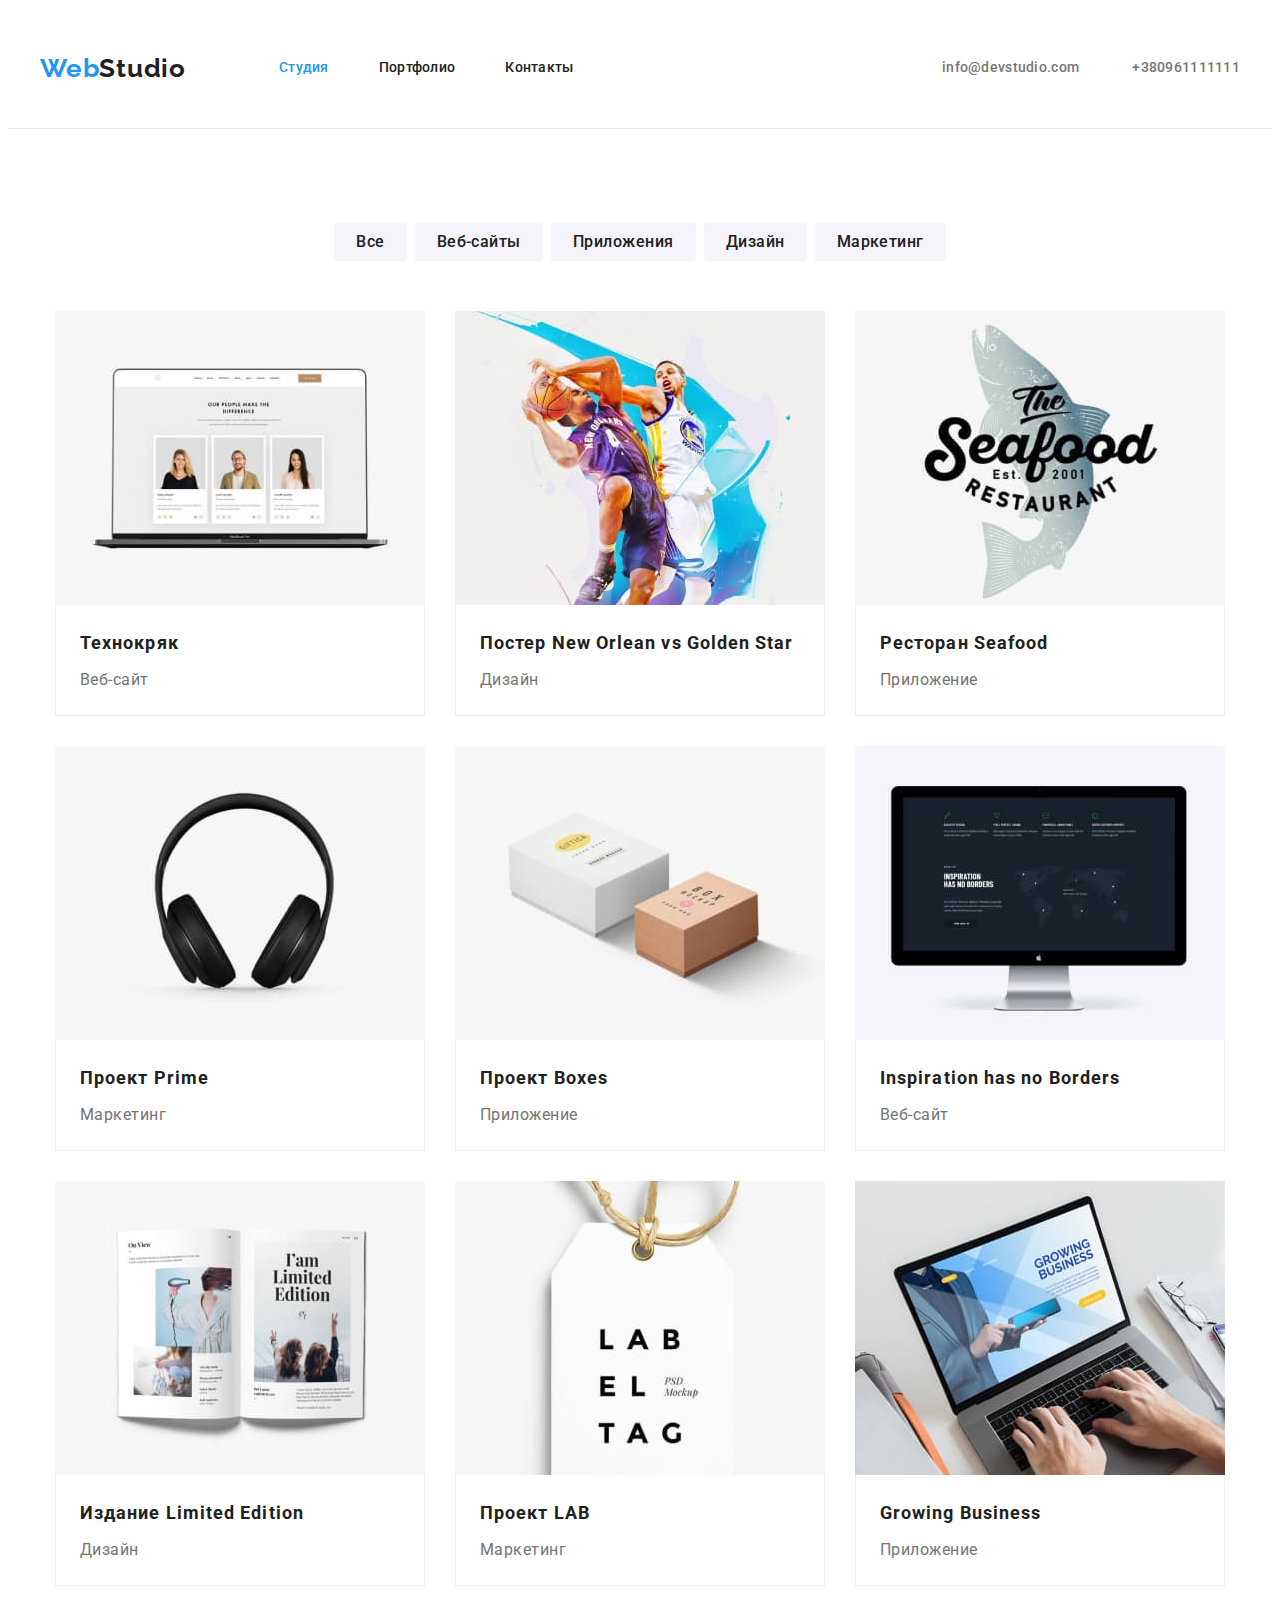
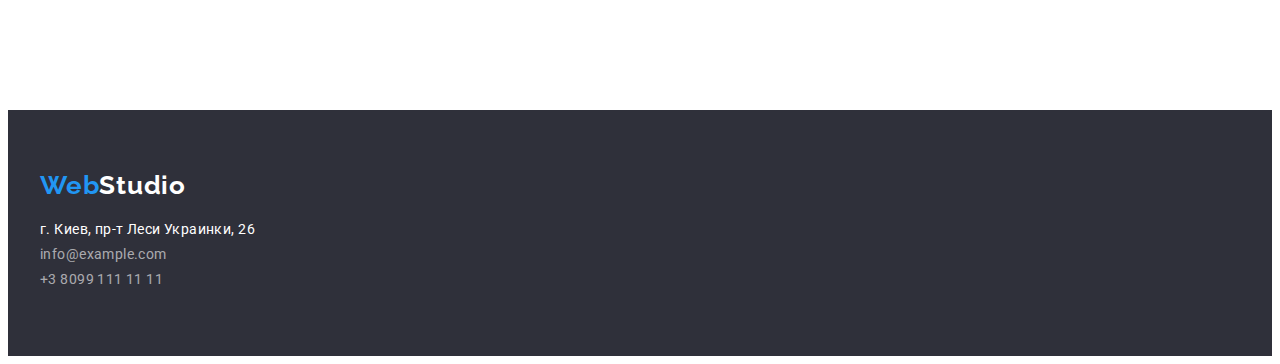
==== commit c950e0fb: "third homework before checking" ====
--- a/portfolio.html
+++ b/portfolio.html
@@ -15,7 +15,7 @@
     <link rel="stylesheet" href="./scc/styles.css" />
   </head>
   <body>
-    <header class="header portfolio">
+    <header class="header">
       <div class="container header-container">
         <a class="logo" href="./index.html"> Web<span class="logo-black">Studio</span> </a>
         <nav class="navigation">
@@ -36,124 +36,148 @@
             </li>
           </ul>
         </nav>
-        <a class="link mail" href="mailto:info@devstudio.com"
-          >info@devstudio.com</a
-        >
-        <a class="link phone" href="tel:+380961111111">+380961111111</a>
+        <div class="contacts">
+          <a class="link mail" href="mailto:info@devstudio.com"
+            >info@devstudio.com</a
+          >
+          <a class="link phone" href="tel:+380961111111">+380961111111</a>
+        </div>
       <div/>
     </header>
     <main>
       <section class="projects section">
           
-            <ul class="filter list">
-              <li class="filter link">
-                <button type="button" class="secondary-btn current">Все</button>
-              </li>
-              <li class="filter link">
-                <button type="button" class="secondary-btn">Веб-сайты</button>
-              </li>
-              <li class="filter link">
-                <button type="button" class="secondary-btn">Приложения</button>
-              </li>
-              <li class="filter link">
-                <button type="button" class="secondary-btn">Дизайн</button>
-              </li>
-              <li class="filter link">
-                <button type="button" class="secondary-btn">Маркетинг</button>
-              </li>
-            </ul>
-            <ul class="projects list">
-              <li class="projects item">
-                <img class="img"  
-                  src="./images/portfolio-img/project1.jpg"
-                  alt="Технокряк"
-                  width="370"
-                  height="294"
-                />
-                <h3 class="project-title">Технокряк</h3>
-                <p class="project-subtitle">Веб-сайт</p>
-              </li>
-              <li class="projects item">
-                <img class="img" 
-                  src="./images/portfolio-img/project2.jpg"
-                  alt="Постер New Orlean vs Golden Star"
-                  width="370"
-                  height="294"
-                />
-                <h3 class="project-title">Постер New Orlean vs Golden Star</h3>
-                <p class="project-subtitle">Дизайн</p>
-              </li>
-              <li class="projects item">
-                <img class="img"
-                  src="./images/portfolio-img/project3.jpg"
-                  alt="Ресторан Seafood"
-                  width="370"
-                  height="294"
-                />
-                <h3 class="project-title">Ресторан Seafood</h3>
-                <p class="project-subtitle">Приложение</p>
-              </li>
-              <li class="projects item">
-                <img
-                  src="./images/portfolio-img/project4.jpg"
-                  alt="Проект Prime"
-                  width="370"
-                  height="294"
-                />
-                <h3 class="project-title">Проект Prime</h3>
-                <p class="project-subtitle">Маркетинг</p>
-              </li>
-              <li class="projects item">
-                <img
-                  src="./images/portfolio-img/project5.jpg"
-                  alt="Проект Boxes"
-                  width="370"
-                  height="294"
-                />
-                <h3 class="project-title">Проект Boxes</h3>
-                <p class="project-subtitle">Приложение</p>
-              </li>
-              <li class="projects item">
-                <img
-                  src="./images/portfolio-img/project6.jpg"
-                  alt="Inspiration has no Borders"
-                  width="370"
-                  height="294"
-                />
-                <h3 class="project-title">Inspiration has no Borders</h3>
-                <p class="project-subtitle">Веб-сайт</p>
-              </li>
-              <li class="projects item">
-                <img
-                  src="./images/portfolio-img/project7.jpg"
-                  alt="Издание Limited Edition"
-                  width="370"
-                  height="294"
-                />
-                <h3 class="project-title">Издание Limited Edition</h3>
-                <p class="project-subtitle">Дизайн</p>
-              </li>
-              <li class="projects item">
-                <img
-                  src="./images/portfolio-img/project8.jpg"
-                  alt="Проект LAB"
-                  width="370"
-                  height="294"
-                />
-                <h3 class="project-title">Проект LAB</h3>
-                <p class="project-subtitle">Маркетинг</p>
-              </li>
-              <li class="projects item">
-                <img
-                  src="./images/portfolio-img/project9.jpg"
-                  alt="Growing Business"
-                  width="370"
-                  height="294"
-                />
-                <h3 class="project-title">Growing Business</h3>
-                <p class="project-subtitle">Приложение</p>
-              </li>
-            </ul>
+            <div class="container">
+              <ul class="filter list">
+                <li class="filter link">
+                  <button type="button" class="secondary-btn current">Все</button>
+                </li>
+                <li class="filter link">
+                  <button type="button" class="secondary-btn">Веб-сайты</button>
+                </li>
+                <li class="filter link">
+                  <button type="button" class="secondary-btn">Приложения</button>
+                </li>
+                <li class="filter link">
+                  <button type="button" class="secondary-btn">Дизайн</button>
+                </li>
+                <li class="filter link">
+                  <button type="button" class="secondary-btn">Маркетинг</button>
+                </li>
+              </ul>
+            </div>
+            <div class="container">
+              <ul class="projects list">
+                <li class="projects item">
+                  <img class="img"  
+                    src="./images/portfolio-img/project1.jpg"
+                    alt="Технокряк"
+                    width="370"
+                    height="294"
+                  />
+                  <div class="card-description">
+                    <h3 class="project-title">Технокряк</h3>
+                    <p class="project-subtitle">Веб-сайт</p>
+                  </div>
+                </li>
+                <li class="projects item">
+                  <img class="img" 
+                    src="./images/portfolio-img/project2.jpg"
+                    alt="Постер New Orlean vs Golden Star"
+                    width="370"
+                    height="294"
+                  />
+                  <div class="card-description">
+                    <h3 class="project-title">Постер New Orlean vs Golden Star</h3>
+                    <p class="project-subtitle">Дизайн</p>
+                  </div>
+                </li>
+                <li class="projects item">
+                  <img class="img"
+                    src="./images/portfolio-img/project3.jpg"
+                    alt="Ресторан Seafood"
+                    width="370"
+                    height="294"
+                  />
+                  <div class="card-description">
+                    <h3 class="project-title">Ресторан Seafood</h3>
+                    <p class="project-subtitle">Приложение</p>
+                  </div>
+                </li>
+                <li class="projects item">
+                  <img
+                    src="./images/portfolio-img/project4.jpg"
+                    alt="Проект Prime"
+                    width="370"
+                    height="294"
+                  />
+                  <div class="card-description">
+                    <h3 class="project-title">Проект Prime</h3>
+                    <p class="project-subtitle">Маркетинг</p>
+                  </div>
+                </li>
+                <li class="projects item">
+                  <img
+                    src="./images/portfolio-img/project5.jpg"
+                    alt="Проект Boxes"
+                    width="370"
+                    height="294"
+                  />
+                  <div class="card-description">
+                    <h3 class="project-title">Проект Boxes</h3>
+                    <p class="project-subtitle">Приложение</p>
+                  </div>
+                </li>
+                <li class="projects item">
+                  <img
+                    src="./images/portfolio-img/project6.jpg"
+                    alt="Inspiration has no Borders"
+                    width="370"
+                    height="294"
+                  />
+                  <div class="card-description">
+                    <h3 class="project-title">Inspiration has no Borders</h3>
+                    <p class="project-subtitle">Веб-сайт</p>
+                  </div>
+                </li>
+                <li class="projects item">
+                  <img
+                    src="./images/portfolio-img/project7.jpg"
+                    alt="Издание Limited Edition"
+                    width="370"
+                    height="294"
+                  />
+                  <div class="card-description">
+                    <h3 class="project-title">Издание Limited Edition</h3>
+                    <p class="project-subtitle">Дизайн</p>
+                  </div>
+                </li>
+                <li class="projects item">
+                  <img
+                    src="./images/portfolio-img/project8.jpg"
+                    alt="Проект LAB"
+                    width="370"
+                    height="294"
+                  />
+                  <div class="card-description">
+                    <h3 class="project-title">Проект LAB</h3>
+                    <p class="project-subtitle">Маркетинг</p>
+                  </div>
+                </li>
+                <li class="projects item">
+                  <img
+                    src="./images/portfolio-img/project9.jpg"
+                    alt="Growing Business"
+                    width="370"
+                    height="294"
+                  />
+                 <div class="card-description">
+                    <h3 class="project-title">Growing Business</h3>
+                    <p class="project-subtitle">Приложение</p>
+                 </div>
+                </li>
+              </ul>
+            </div>
        
       </section>
     </main>
--- a/scc/styles.css
+++ b/scc/styles.css
@@ -36,16 +36,14 @@
 }
 
 .container {
-  outline: 1px solid red;
+  /* outline: 1px solid red; */
   width: 1200px;
   margin-left: auto;
   margin-right: auto;
   padding-left: 15px;
   padding-right: 15px;
   display: flex;
-  /* padding-top: 94px;
-  padding-bottom: 94px; */
-  /* align-items: center; */
+  
 }
 
 .link {
@@ -88,6 +86,8 @@
   line-height: 1.14;
   letter-spacing: 0.02em;
   color: var(--secondary-txt-cl);
+
+   border-bottom: 1px solid #ececec;
 }
 
 .container.header-container {
@@ -117,9 +117,7 @@
   color: var(--accent-cl);
 }
 
-.link.navigation-link
-
- {
+.link.navigation-link {
   display: inline-block;
   padding-top: 20px;
   padding-bottom: 20px;
@@ -133,9 +131,7 @@
   margin-right: 50px;
 }
 
-.link.navigation-link
-
- {
+.link.navigation-link {
   display: inline-block;
   margin-top: 32px;
   margin-bottom: 32px;
@@ -161,7 +157,7 @@
   color: var(--main-txt-cl);
 }
 
-.link.mail {
+.contacts {
   margin-left: auto;
 }
 
@@ -172,7 +168,7 @@
 .hero {
   background-color: var(--hero-bg);
   text-align: center;
-  width: 1600px;
+  /* width: 1600px; */
   height: 600px;
   margin-left: auto;
   margin-right: auto;
@@ -291,7 +287,7 @@
 
 .team {
   background-color: var(--secondary-bg);
-  /* width: 1600px; */
+
 }
 
 .team.link {
@@ -308,7 +304,7 @@
   text-align: center;
   letter-spacing: 0.03em;
   color: var(--secondary-txt-cl);
-  /* margin-top: 94px; */
+
 
   margin-bottom: 50px;
 }
@@ -343,29 +339,26 @@
  =========================================*/
 
 .footer {
-  
   background-color: #2f303a;
-  /* width: 1600px; */
   padding-top: 60px;
   padding-bottom: 60px;
-  /* justify-content: flex-start; */
+  
 }
 
 .footer-container {
-  outline: 1px solid red;
   width: 1200px;
   margin-left: auto;
   margin-right: auto;
   padding-left: 15px;
   padding-right: 15px;
-  /* display: flex; */
-
-}
-
-.footer .logo {margin-bottom: 20px;}
+
+}
+
+.footer .logo {
+  margin-bottom: 20px;
+}
 .logo-white {
   color: var(--white);
-
 }
 
 .address {
@@ -397,9 +390,7 @@
 portfolio
 ============================================= */
 
-.header.portfolio {
-  border-bottom: 1px solid #ececec;
-}
+
 
 .secondary-btn {
   font-family: inherit;
@@ -411,8 +402,11 @@
   letter-spacing: 0.03em;
   color: var(--secondary-txt-cl);
   border: none;
+  border-radius: 4px;
   background-color: #f5f4fa;
   cursor: pointer;
+
+  padding: 6px 22px;
 }
 
 .secondary-btn:hover,
@@ -421,16 +415,10 @@
   background-color: #2196f3;
 }
 
-/* .projects {
-  width: 1200px;
-  padding-left: 15;
-  padding-right: 15;
-  margin-right: auto;
-  margin-left: auto;
-} */
 
 .filter.list {
   display: flex;
+  align-items: center;
   margin-left: auto;
   margin-right: auto;
   justify-content: center;
@@ -440,6 +428,10 @@
   margin-bottom: 50px;
 }
 
+.filter.link:last-child {
+  margin-right: 0px;
+}
+
 .projects.list {
   display: flex;
   flex-wrap: wrap;
@@ -449,6 +441,13 @@
 .projects.item {
   width: 370px;
   margin-right: 30px;
+        margin-bottom: 30px;}
+  
+
+.card-description {
+  border-left: 1px solid #eeeeee;
+border-right: 1px solid #eeeeee;
+border-bottom: 1px solid #eeeeee;
 }
 
 .projects.item:nth-child(3n) {
@@ -462,6 +461,10 @@
   /* identical to box height, or 200% */
   letter-spacing: 0.06em;
   color: var(--secondary-txt-cl);
+  padding-top: 20px;
+  padding-bottom: 4px;
+  padding-left: 24px;
+  padding-right: 24px;
 }
 
 .project-subtitle {
@@ -470,4 +473,7 @@
   /* identical to box height, or 188% */
   letter-spacing: 0.03em;
   color: var(--main-txt-cl);
-}
+  margin-bottom: 20px;
+  margin-right: 24px;
+  margin-left: 24px;
+}
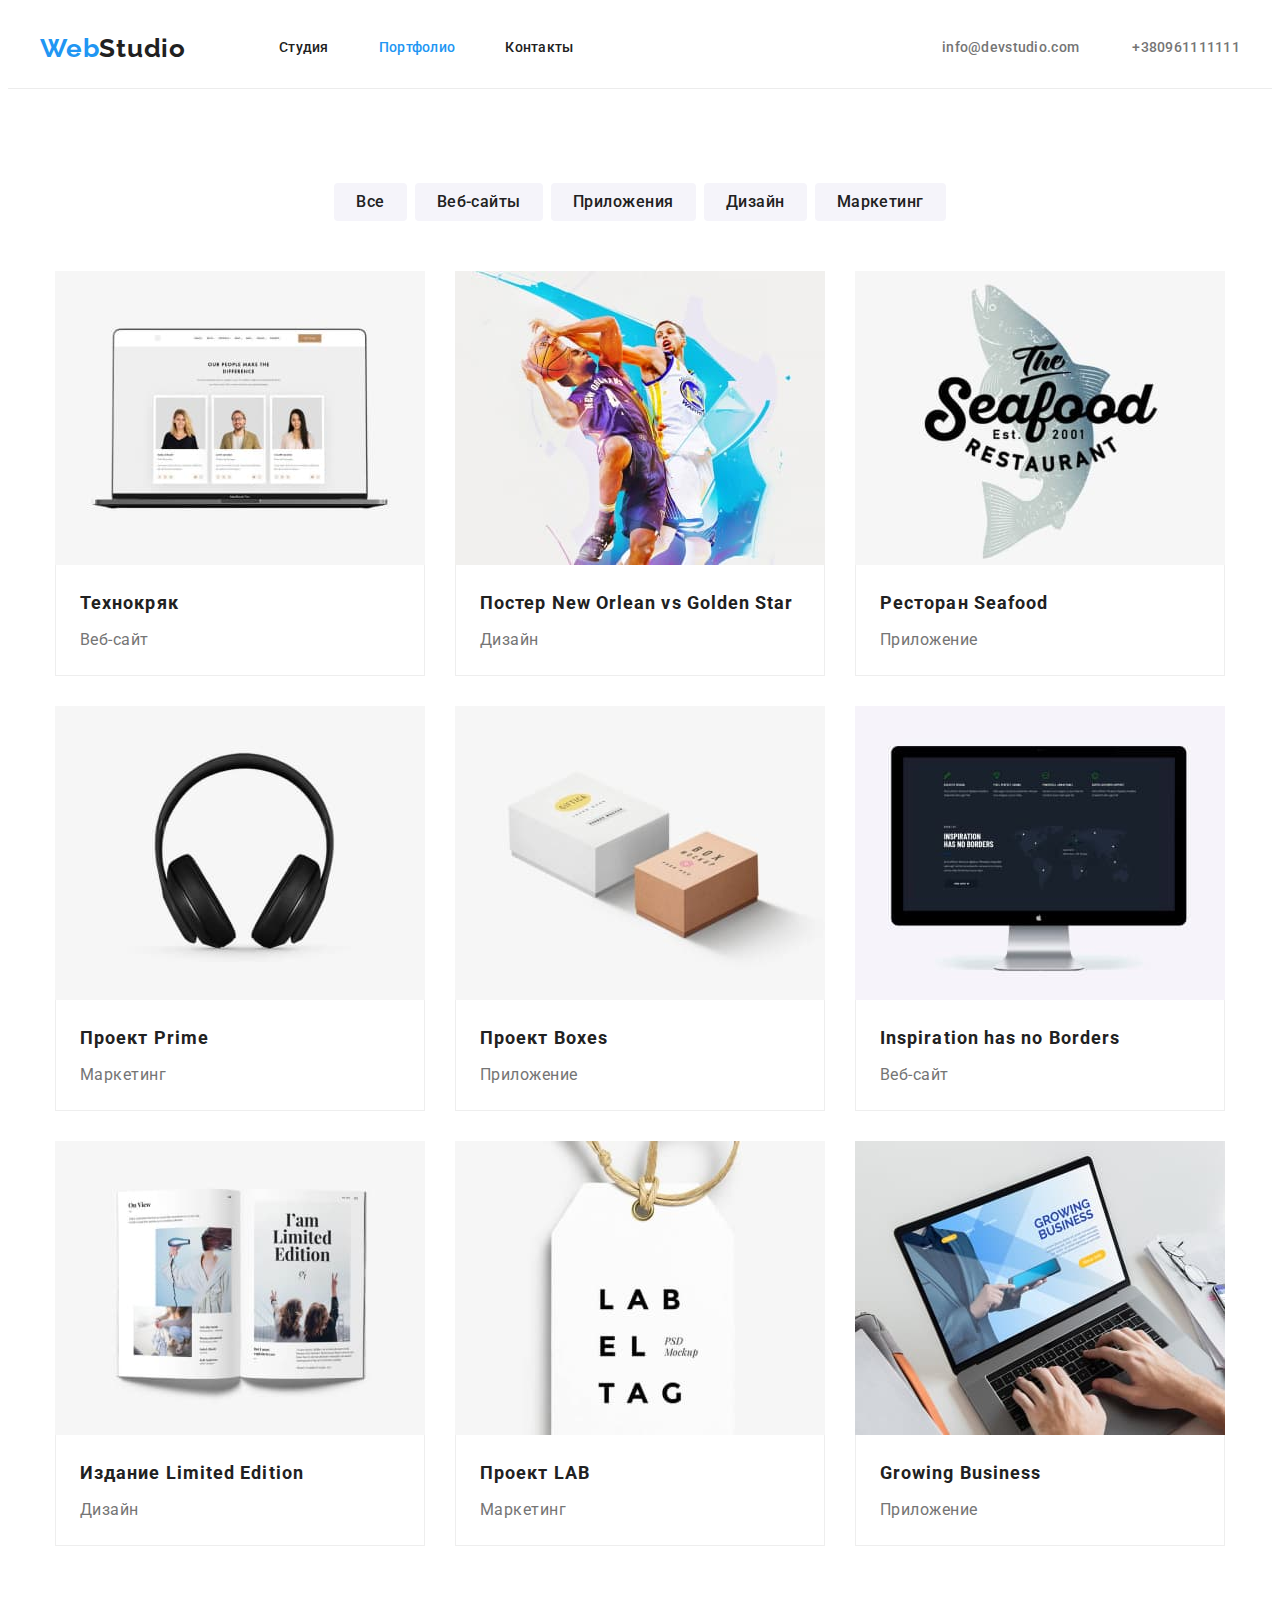
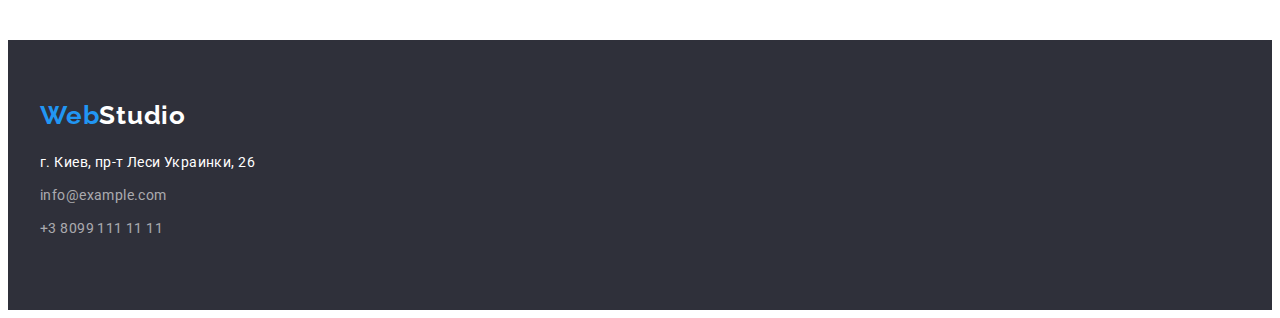
==== commit 9448ad05: "fixed current" ====
--- a/portfolio.html
+++ b/portfolio.html
@@ -22,12 +22,12 @@
          
           <ul class="list">
             <li class="item">
-              <a class="link navigation-link current" href="./index.html"
+              <a class="link navigation-link" href="./index.html"
                 >Студия</a
               >
             </li>
             <li class="item">
-              <a class="link navigation-link" href="./portfolio.html"
+              <a class="link navigation-link current" href="./portfolio.html"
                 >Портфолио</a
               >
             </li>
--- a/scc/styles.css
+++ b/scc/styles.css
@@ -119,8 +119,8 @@
 
 .link.navigation-link {
   display: inline-block;
-  padding-top: 20px;
-  padding-bottom: 20px;
+  padding-top: 32px;
+  padding-bottom: 32px;
 }
 
 .navigation .list {
@@ -131,11 +131,11 @@
   margin-right: 50px;
 }
 
-.link.navigation-link {
+/* .link.navigation-link {
   display: inline-block;
   margin-top: 32px;
   margin-bottom: 32px;
-}
+} */
 
 .link.navigation-link:hover,
 .link.navigation-link:focus {
@@ -187,8 +187,6 @@
   text-align: center;
   margin-top: 200px;
   margin-bottom: 30px;
-  margin-left: 459px;
-  margin-right: 452px;
 }
 
 .main-btn {
@@ -210,9 +208,8 @@
   height: 50px;
 
   text-align: center;
-  display: inline-block;
-  margin-left: 700px;
-  margin-right: 700px;
+ margin: 0 auto;
+  display: block;
   margin-bottom: 200px;
   border-radius: 4px;
 }
@@ -322,7 +319,7 @@
   text-align: center;
   letter-spacing: 0.03em;
   color: var(--secondary-txt-cl);
-  margin-top: 30px;
+ 
   margin-bottom: 10px;
 }
 
@@ -331,8 +328,12 @@
   line-height: 1.19;
   /* identical to box height */
   text-align: center;
-  margin-bottom: 30px;
-}
+  /* margin-bottom: 30px; */
+}
+ .team-description {
+ padding-top: 30px;
+ padding-bottom: 30px;
+ }
 
 /*========================================
  footer 
@@ -369,12 +370,14 @@
   color: var(--white);
   display: inline-block;
   margin-bottom: 9px;
+  line-height: 1.71;
 }
 .footer .link.phone,
 .footer .link.mail {
   color: rgba(255, 255, 255, 0.6);
   display: inline-block;
   margin-bottom: 9px;
+  line-height: 1.71
 }
 .footer .link.phone:hover,
 .footer .link.phone:focus {
@@ -441,18 +444,24 @@
 .projects.item {
   width: 370px;
   margin-right: 30px;
-        margin-bottom: 30px;}
-  
+  margin-bottom: 30px;}
+
+.projects.item:nth-child(3n) {
+  margin-right: 0;
+}
+.projects.item:nth-last-child(-n + 3) {margin-bottom: 0;}
 
 .card-description {
-  border-left: 1px solid #eeeeee;
+border-left: 1px solid #eeeeee;
 border-right: 1px solid #eeeeee;
 border-bottom: 1px solid #eeeeee;
-}
-
-.projects.item:nth-child(3n) {
-  margin-right: 0;
-}
+padding-top: 20px;
+padding-bottom: 20px;
+padding-left: 24px;
+padding-right: 24px;
+}
+
+
 
 .project-title {
   font-weight: 700;
@@ -461,10 +470,10 @@
   /* identical to box height, or 200% */
   letter-spacing: 0.06em;
   color: var(--secondary-txt-cl);
-  padding-top: 20px;
+  /* padding-top: 20px; */
   padding-bottom: 4px;
-  padding-left: 24px;
-  padding-right: 24px;
+  /* padding-left: 24px;
+  padding-right: 24px; */
 }
 
 .project-subtitle {
@@ -473,7 +482,4 @@
   /* identical to box height, or 188% */
   letter-spacing: 0.03em;
   color: var(--main-txt-cl);
-  margin-bottom: 20px;
-  margin-right: 24px;
-  margin-left: 24px;
-}
+}
